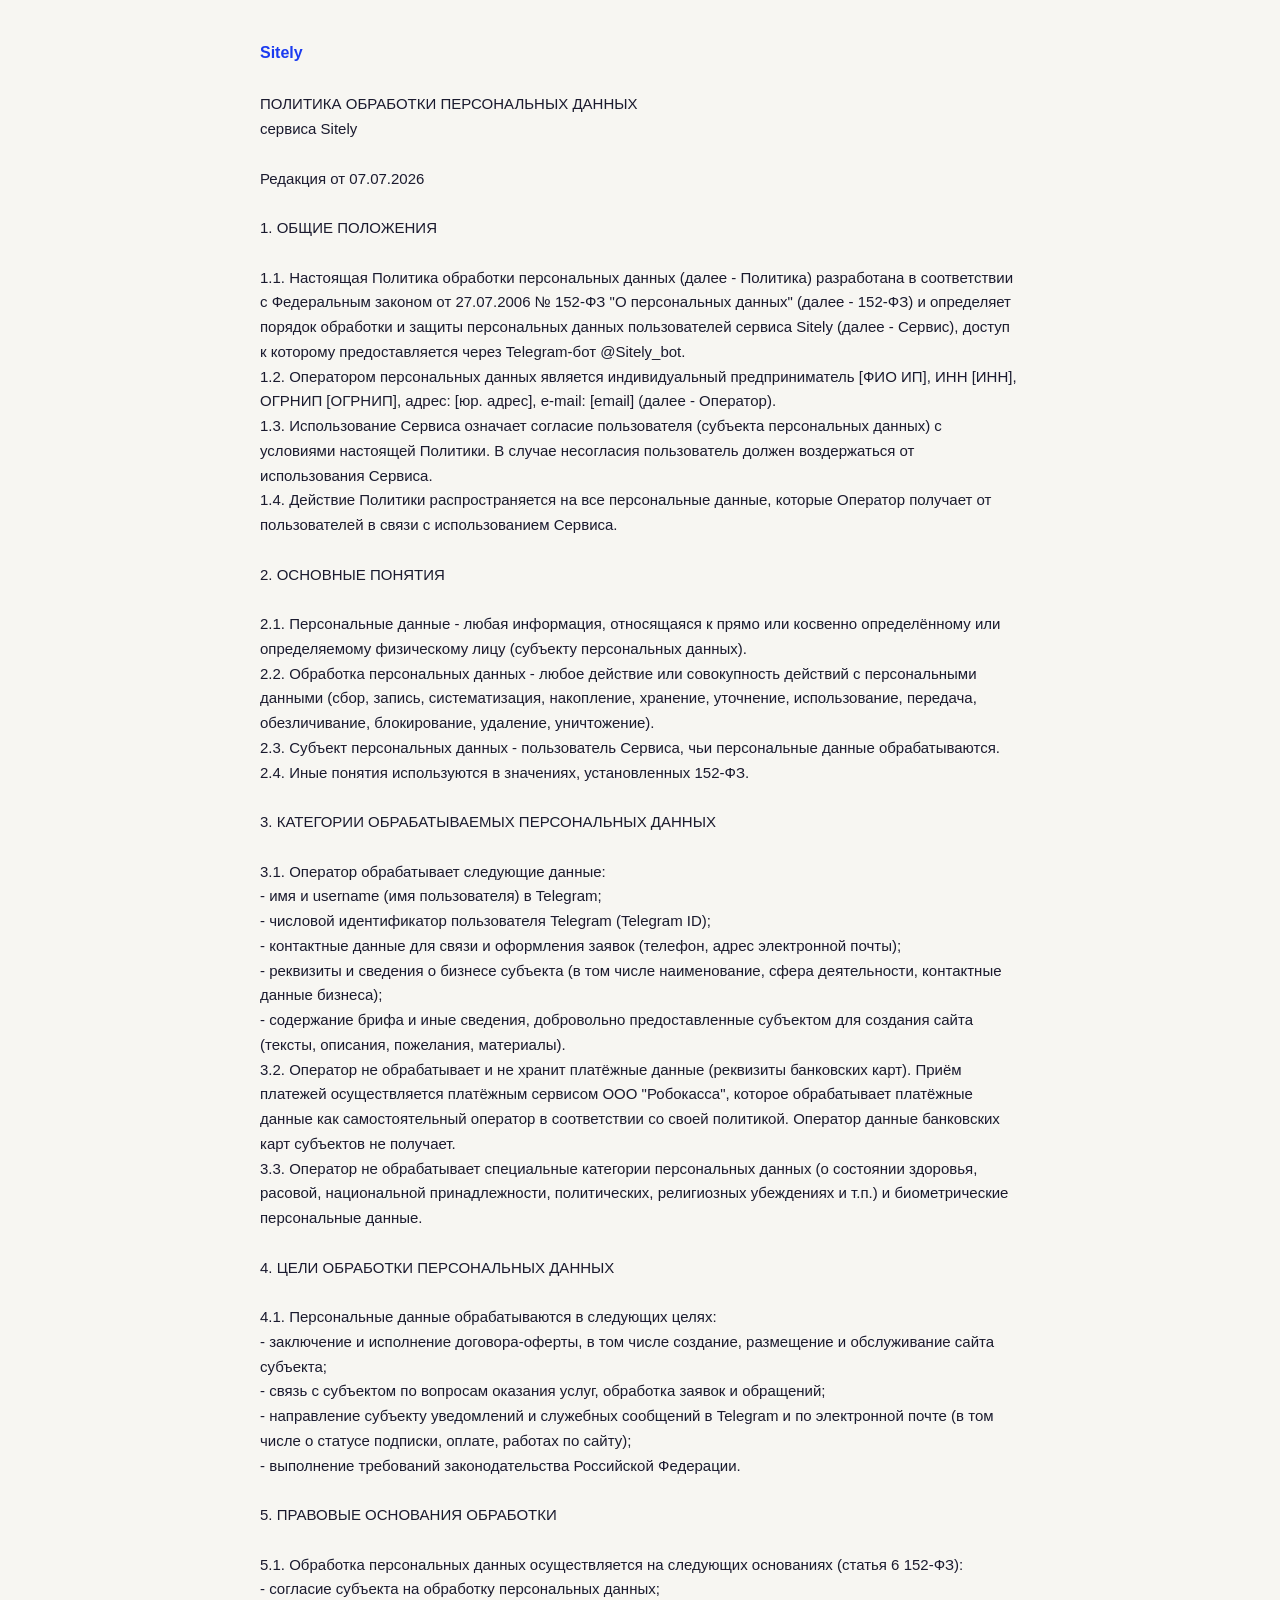
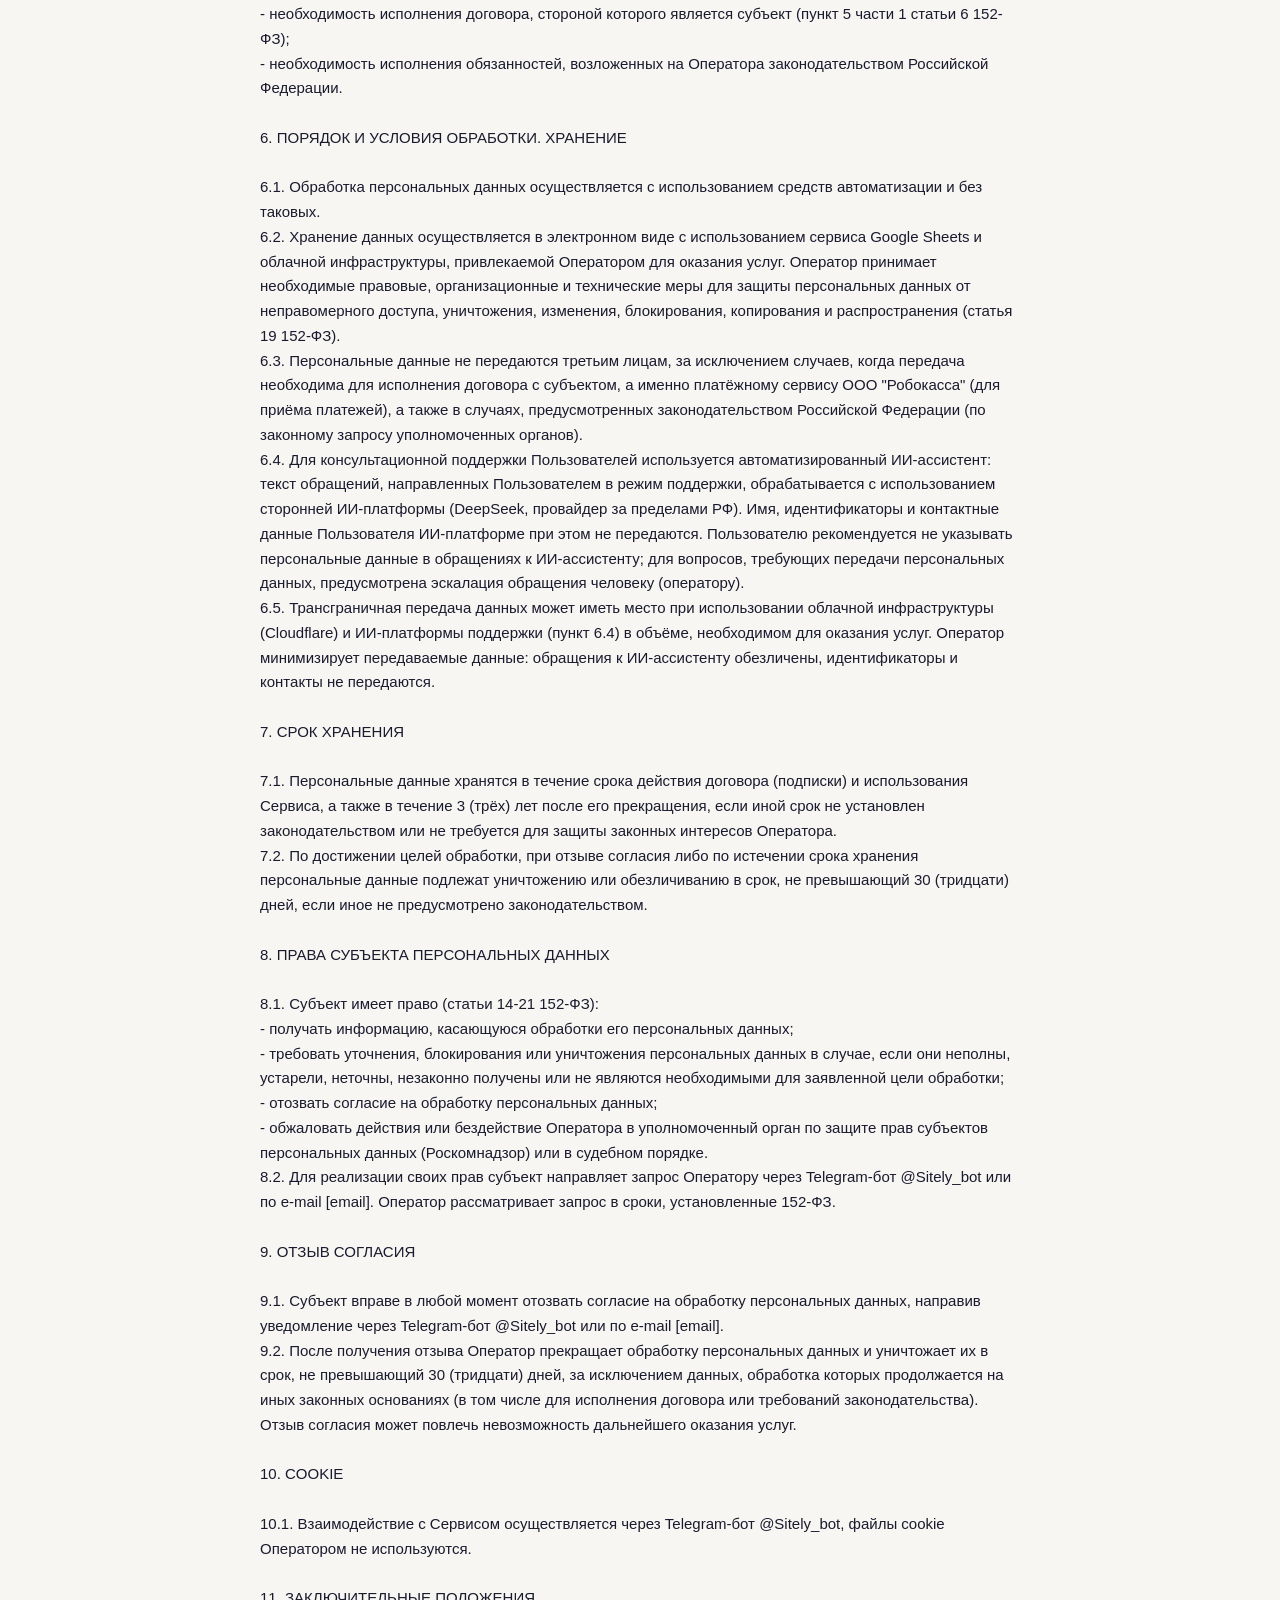
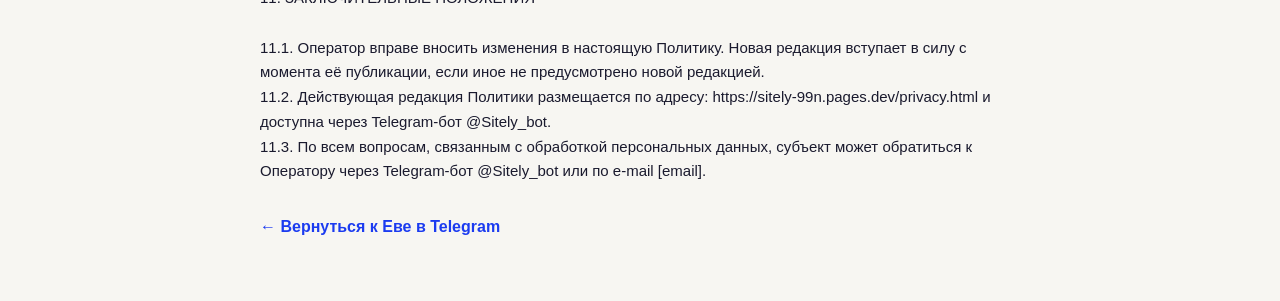
==== privacy.html @ c19302d5 "Оферта и политика на РФ-адресе (для ссылок из бота)" ====
<!doctype html>
<html lang="ru">
<head>
<meta charset="utf-8">
<meta name="viewport" content="width=device-width,initial-scale=1">
<title>Политика обработки персональных данных - Sitely</title>
<style>
body{margin:0;font-family:-apple-system,'Segoe UI',Roboto,sans-serif;background:#f7f6f2;color:#1a1a2e;line-height:1.65}
.wrap{max-width:760px;margin:0 auto;padding:40px 20px 60px}
.brand{color:#1b3bf0;font-weight:800;font-size:16px;margin-bottom:26px}
pre{white-space:pre-wrap;font-family:inherit;font-size:15px;margin:0;word-wrap:break-word}
.back{display:inline-block;margin-top:30px;color:#1b3bf0;text-decoration:none;font-weight:600}
</style>
</head>
<body><div class="wrap">
<div class="brand">Sitely</div>
<pre>ПОЛИТИКА ОБРАБОТКИ ПЕРСОНАЛЬНЫХ ДАННЫХ
сервиса Sitely

Редакция от 07.07.2026

1. ОБЩИЕ ПОЛОЖЕНИЯ

1.1. Настоящая Политика обработки персональных данных (далее - Политика) разработана в соответствии с Федеральным законом от 27.07.2006 № 152-ФЗ "О персональных данных" (далее - 152-ФЗ) и определяет порядок обработки и защиты персональных данных пользователей сервиса Sitely (далее - Сервис), доступ к которому предоставляется через Telegram-бот @Sitely_bot.
1.2. Оператором персональных данных является индивидуальный предприниматель [ФИО ИП], ИНН [ИНН], ОГРНИП [ОГРНИП], адрес: [юр. адрес], e-mail: [email] (далее - Оператор).
1.3. Использование Сервиса означает согласие пользователя (субъекта персональных данных) с условиями настоящей Политики. В случае несогласия пользователь должен воздержаться от использования Сервиса.
1.4. Действие Политики распространяется на все персональные данные, которые Оператор получает от пользователей в связи с использованием Сервиса.

2. ОСНОВНЫЕ ПОНЯТИЯ

2.1. Персональные данные - любая информация, относящаяся к прямо или косвенно определённому или определяемому физическому лицу (субъекту персональных данных).
2.2. Обработка персональных данных - любое действие или совокупность действий с персональными данными (сбор, запись, систематизация, накопление, хранение, уточнение, использование, передача, обезличивание, блокирование, удаление, уничтожение).
2.3. Субъект персональных данных - пользователь Сервиса, чьи персональные данные обрабатываются.
2.4. Иные понятия используются в значениях, установленных 152-ФЗ.

3. КАТЕГОРИИ ОБРАБАТЫВАЕМЫХ ПЕРСОНАЛЬНЫХ ДАННЫХ

3.1. Оператор обрабатывает следующие данные:
- имя и username (имя пользователя) в Telegram;
- числовой идентификатор пользователя Telegram (Telegram ID);
- контактные данные для связи и оформления заявок (телефон, адрес электронной почты);
- реквизиты и сведения о бизнесе субъекта (в том числе наименование, сфера деятельности, контактные данные бизнеса);
- содержание брифа и иные сведения, добровольно предоставленные субъектом для создания сайта (тексты, описания, пожелания, материалы).
3.2. Оператор не обрабатывает и не хранит платёжные данные (реквизиты банковских карт). Приём платежей осуществляется платёжным сервисом ООО "Робокасса", которое обрабатывает платёжные данные как самостоятельный оператор в соответствии со своей политикой. Оператор данные банковских карт субъектов не получает.
3.3. Оператор не обрабатывает специальные категории персональных данных (о состоянии здоровья, расовой, национальной принадлежности, политических, религиозных убеждениях и т.п.) и биометрические персональные данные.

4. ЦЕЛИ ОБРАБОТКИ ПЕРСОНАЛЬНЫХ ДАННЫХ

4.1. Персональные данные обрабатываются в следующих целях:
- заключение и исполнение договора-оферты, в том числе создание, размещение и обслуживание сайта субъекта;
- связь с субъектом по вопросам оказания услуг, обработка заявок и обращений;
- направление субъекту уведомлений и служебных сообщений в Telegram и по электронной почте (в том числе о статусе подписки, оплате, работах по сайту);
- выполнение требований законодательства Российской Федерации.

5. ПРАВОВЫЕ ОСНОВАНИЯ ОБРАБОТКИ

5.1. Обработка персональных данных осуществляется на следующих основаниях (статья 6 152-ФЗ):
- согласие субъекта на обработку персональных данных;
- необходимость исполнения договора, стороной которого является субъект (пункт 5 части 1 статьи 6 152-ФЗ);
- необходимость исполнения обязанностей, возложенных на Оператора законодательством Российской Федерации.

6. ПОРЯДОК И УСЛОВИЯ ОБРАБОТКИ. ХРАНЕНИЕ

6.1. Обработка персональных данных осуществляется с использованием средств автоматизации и без таковых.
6.2. Хранение данных осуществляется в электронном виде с использованием сервиса Google Sheets и облачной инфраструктуры, привлекаемой Оператором для оказания услуг. Оператор принимает необходимые правовые, организационные и технические меры для защиты персональных данных от неправомерного доступа, уничтожения, изменения, блокирования, копирования и распространения (статья 19 152-ФЗ).
6.3. Персональные данные не передаются третьим лицам, за исключением случаев, когда передача необходима для исполнения договора с субъектом, а именно платёжному сервису ООО "Робокасса" (для приёма платежей), а также в случаях, предусмотренных законодательством Российской Федерации (по законному запросу уполномоченных органов).
6.4. Для консультационной поддержки Пользователей используется автоматизированный ИИ-ассистент: текст обращений, направленных Пользователем в режим поддержки, обрабатывается с использованием сторонней ИИ-платформы (DeepSeek, провайдер за пределами РФ). Имя, идентификаторы и контактные данные Пользователя ИИ-платформе при этом не передаются. Пользователю рекомендуется не указывать персональные данные в обращениях к ИИ-ассистенту; для вопросов, требующих передачи персональных данных, предусмотрена эскалация обращения человеку (оператору).
6.5. Трансграничная передача данных может иметь место при использовании облачной инфраструктуры (Cloudflare) и ИИ-платформы поддержки (пункт 6.4) в объёме, необходимом для оказания услуг. Оператор минимизирует передаваемые данные: обращения к ИИ-ассистенту обезличены, идентификаторы и контакты не передаются.

7. СРОК ХРАНЕНИЯ

7.1. Персональные данные хранятся в течение срока действия договора (подписки) и использования Сервиса, а также в течение 3 (трёх) лет после его прекращения, если иной срок не установлен законодательством или не требуется для защиты законных интересов Оператора.
7.2. По достижении целей обработки, при отзыве согласия либо по истечении срока хранения персональные данные подлежат уничтожению или обезличиванию в срок, не превышающий 30 (тридцати) дней, если иное не предусмотрено законодательством.

8. ПРАВА СУБЪЕКТА ПЕРСОНАЛЬНЫХ ДАННЫХ

8.1. Субъект имеет право (статьи 14-21 152-ФЗ):
- получать информацию, касающуюся обработки его персональных данных;
- требовать уточнения, блокирования или уничтожения персональных данных в случае, если они неполны, устарели, неточны, незаконно получены или не являются необходимыми для заявленной цели обработки;
- отозвать согласие на обработку персональных данных;
- обжаловать действия или бездействие Оператора в уполномоченный орган по защите прав субъектов персональных данных (Роскомнадзор) или в судебном порядке.
8.2. Для реализации своих прав субъект направляет запрос Оператору через Telegram-бот @Sitely_bot или по e-mail [email]. Оператор рассматривает запрос в сроки, установленные 152-ФЗ.

9. ОТЗЫВ СОГЛАСИЯ

9.1. Субъект вправе в любой момент отозвать согласие на обработку персональных данных, направив уведомление через Telegram-бот @Sitely_bot или по e-mail [email].
9.2. После получения отзыва Оператор прекращает обработку персональных данных и уничтожает их в срок, не превышающий 30 (тридцати) дней, за исключением данных, обработка которых продолжается на иных законных основаниях (в том числе для исполнения договора или требований законодательства). Отзыв согласия может повлечь невозможность дальнейшего оказания услуг.

10. COOKIE

10.1. Взаимодействие с Сервисом осуществляется через Telegram-бот @Sitely_bot, файлы cookie Оператором не используются.

11. ЗАКЛЮЧИТЕЛЬНЫЕ ПОЛОЖЕНИЯ

11.1. Оператор вправе вносить изменения в настоящую Политику. Новая редакция вступает в силу с момента её публикации, если иное не предусмотрено новой редакцией.
11.2. Действующая редакция Политики размещается по адресу: https://sitely-99n.pages.dev/privacy.html и доступна через Telegram-бот @Sitely_bot.
11.3. По всем вопросам, связанным с обработкой персональных данных, субъект может обратиться к Оператору через Telegram-бот @Sitely_bot или по e-mail [email].</pre>
<a class="back" href="https://t.me/Sitely_bot">&larr; Вернуться к Еве в Telegram</a>
</div></body></html>
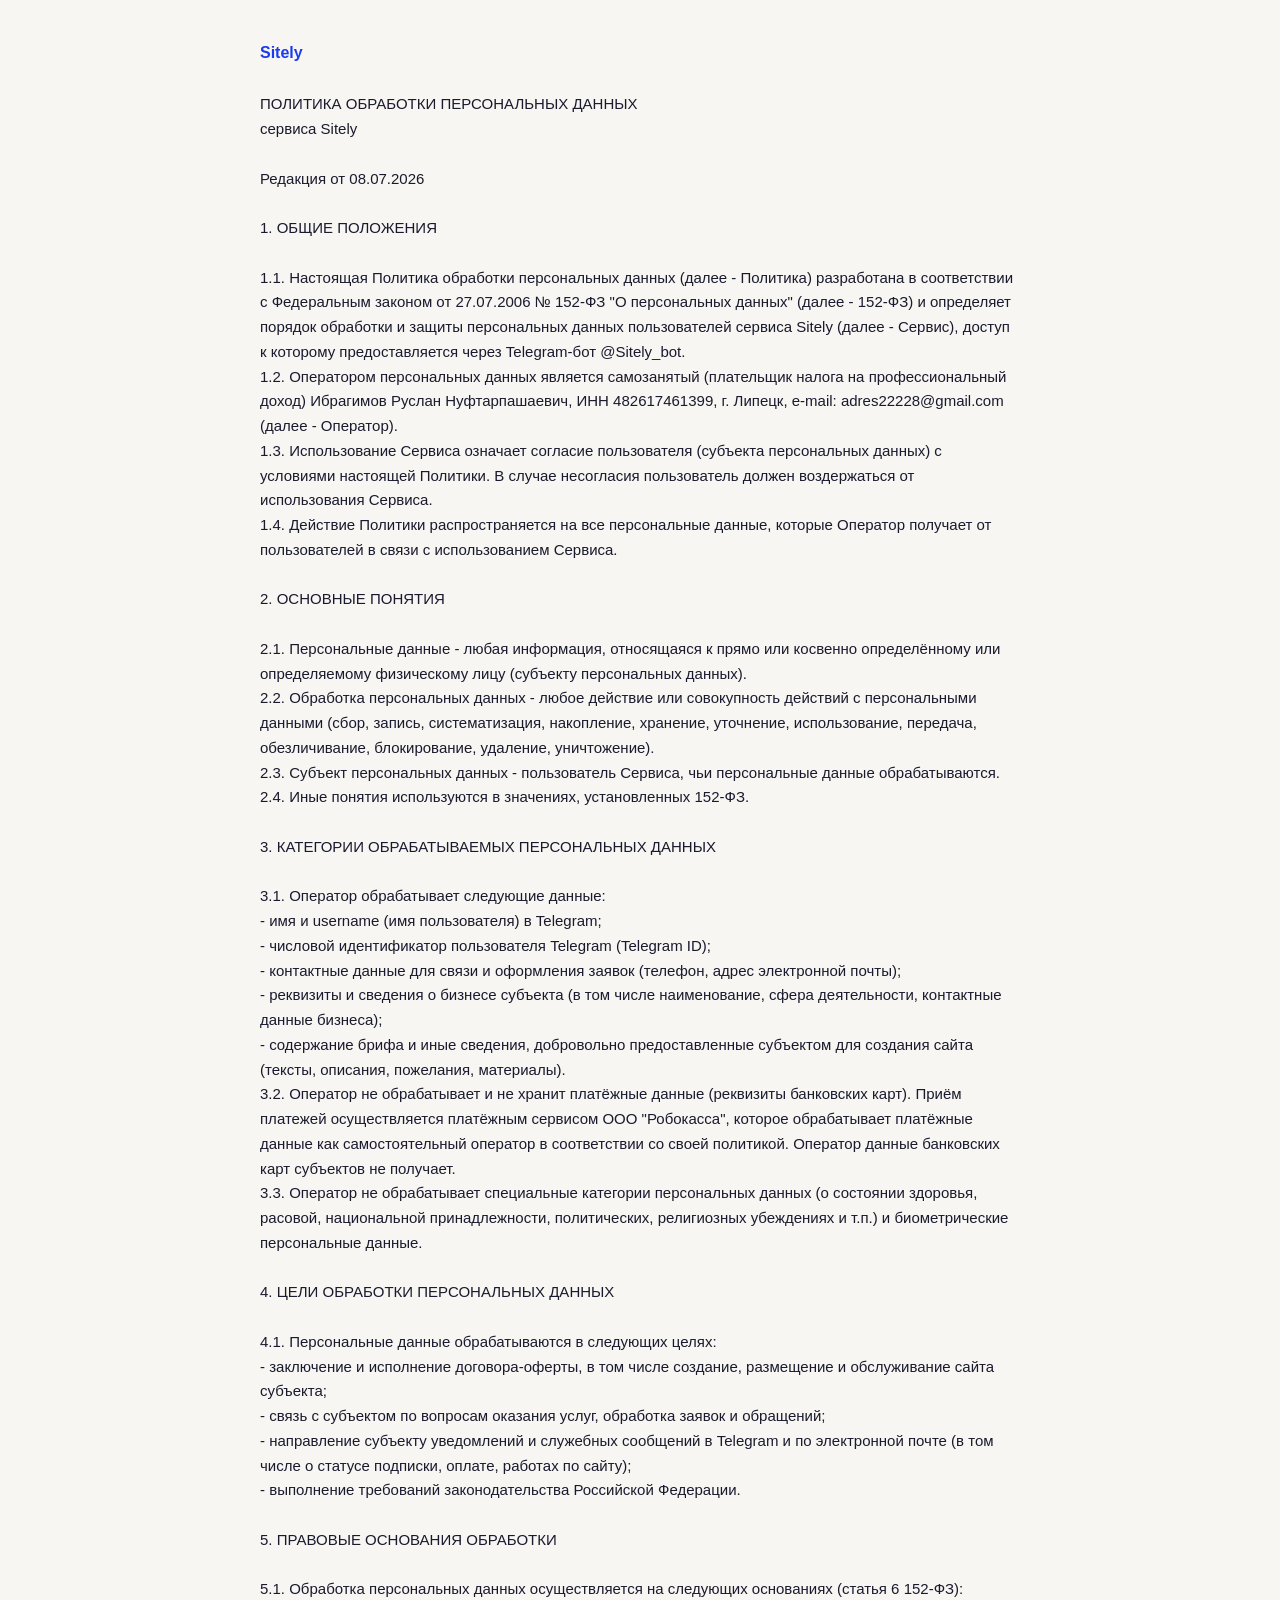
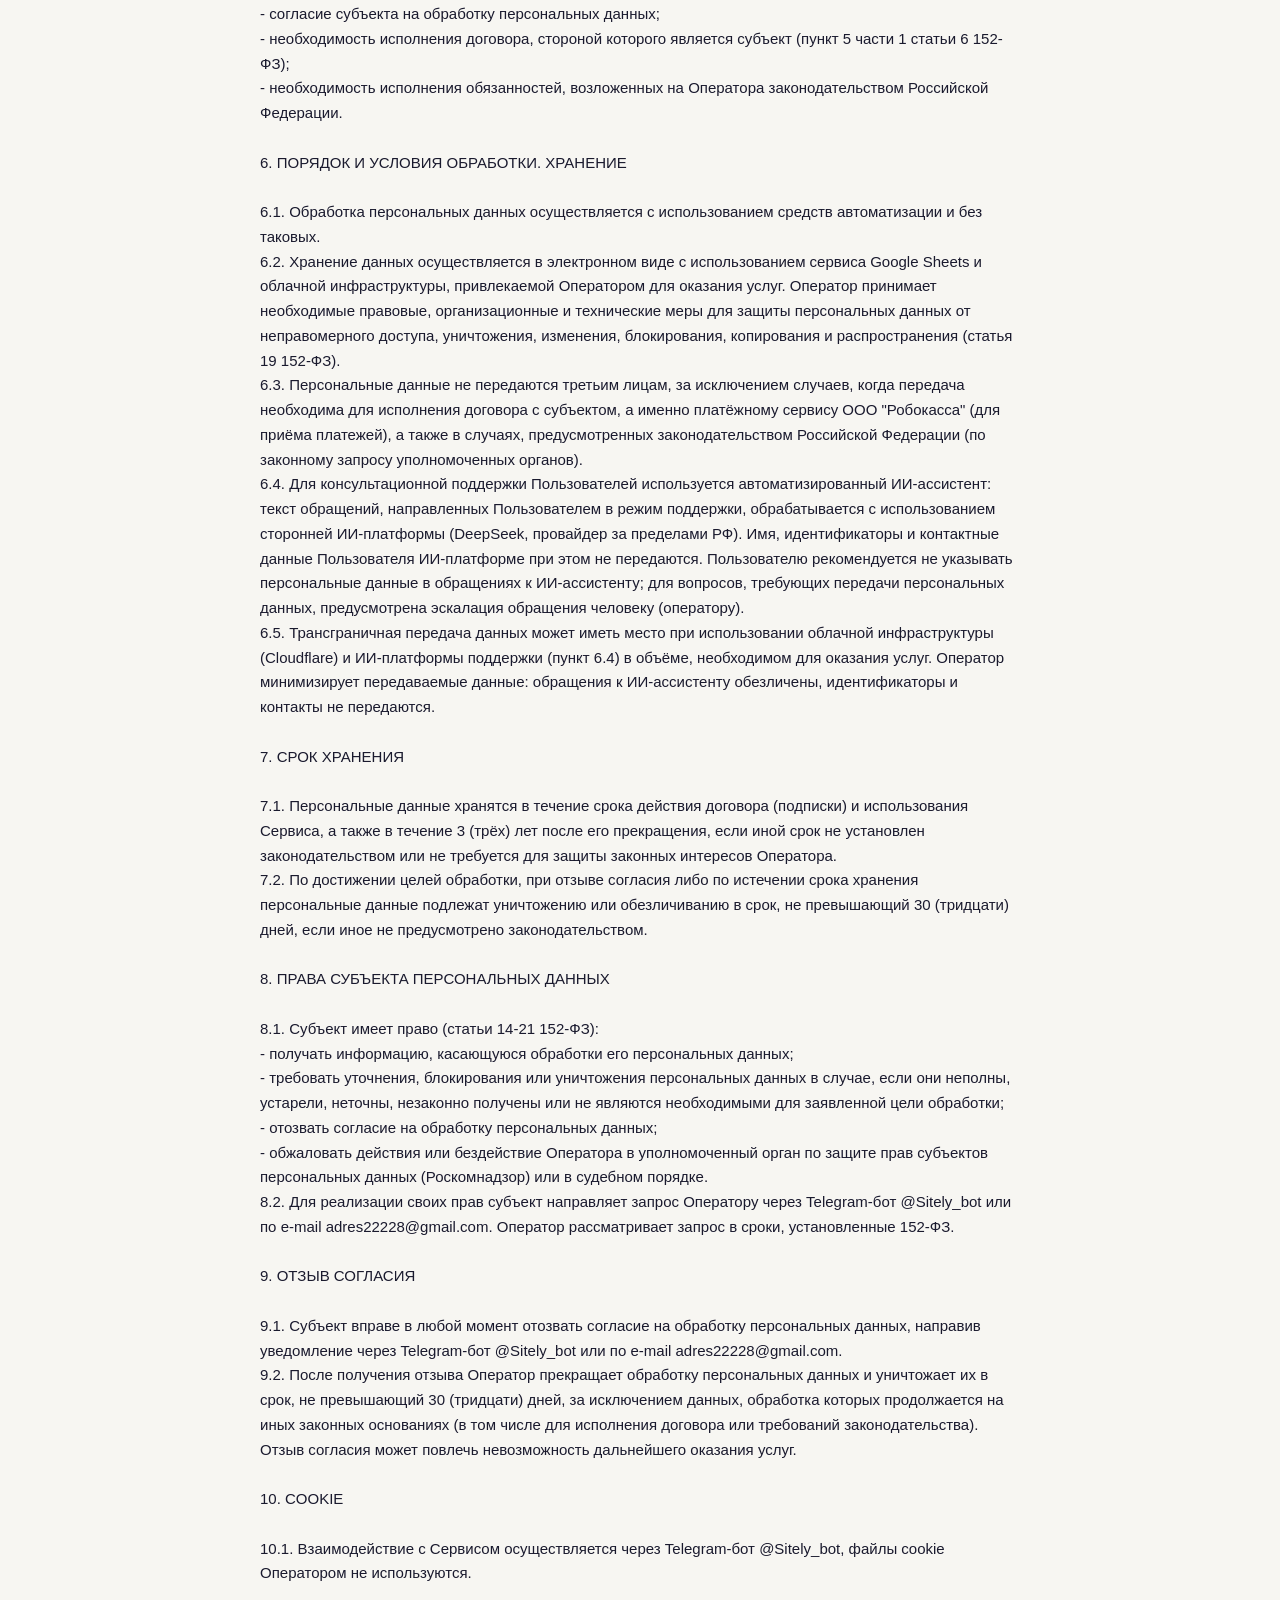
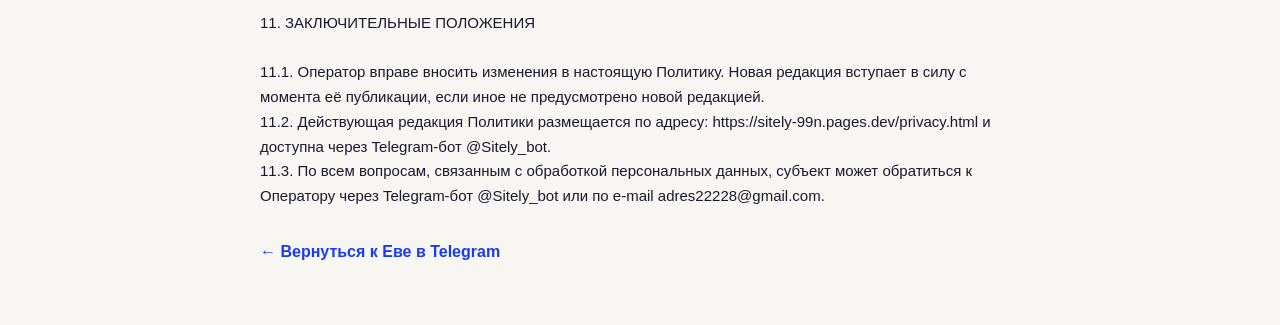
==== commit 829807b8: "Оферта/политика под самозанятого (НПД) Co-Authored-By: Claude Fable 5 <noreply@anthropic.com>" ====
--- a/privacy.html
+++ b/privacy.html
@@ -17,12 +17,12 @@
 <pre>ПОЛИТИКА ОБРАБОТКИ ПЕРСОНАЛЬНЫХ ДАННЫХ
 сервиса Sitely
 
-Редакция от 07.07.2026
+Редакция от 08.07.2026
 
 1. ОБЩИЕ ПОЛОЖЕНИЯ
 
 1.1. Настоящая Политика обработки персональных данных (далее - Политика) разработана в соответствии с Федеральным законом от 27.07.2006 № 152-ФЗ "О персональных данных" (далее - 152-ФЗ) и определяет порядок обработки и защиты персональных данных пользователей сервиса Sitely (далее - Сервис), доступ к которому предоставляется через Telegram-бот @Sitely_bot.
-1.2. Оператором персональных данных является индивидуальный предприниматель [ФИО ИП], ИНН [ИНН], ОГРНИП [ОГРНИП], адрес: [юр. адрес], e-mail: [email] (далее - Оператор).
+1.2. Оператором персональных данных является самозанятый (плательщик налога на профессиональный доход) Ибрагимов Руслан Нуфтарпашаевич, ИНН 482617461399, г. Липецк, e-mail: adres22228@gmail.com (далее - Оператор).
 1.3. Использование Сервиса означает согласие пользователя (субъекта персональных данных) с условиями настоящей Политики. В случае несогласия пользователь должен воздержаться от использования Сервиса.
 1.4. Действие Политики распространяется на все персональные данные, которые Оператор получает от пользователей в связи с использованием Сервиса.
 
@@ -79,11 +79,11 @@
 - требовать уточнения, блокирования или уничтожения персональных данных в случае, если они неполны, устарели, неточны, незаконно получены или не являются необходимыми для заявленной цели обработки;
 - отозвать согласие на обработку персональных данных;
 - обжаловать действия или бездействие Оператора в уполномоченный орган по защите прав субъектов персональных данных (Роскомнадзор) или в судебном порядке.
-8.2. Для реализации своих прав субъект направляет запрос Оператору через Telegram-бот @Sitely_bot или по e-mail [email]. Оператор рассматривает запрос в сроки, установленные 152-ФЗ.
+8.2. Для реализации своих прав субъект направляет запрос Оператору через Telegram-бот @Sitely_bot или по e-mail adres22228@gmail.com. Оператор рассматривает запрос в сроки, установленные 152-ФЗ.
 
 9. ОТЗЫВ СОГЛАСИЯ
 
-9.1. Субъект вправе в любой момент отозвать согласие на обработку персональных данных, направив уведомление через Telegram-бот @Sitely_bot или по e-mail [email].
+9.1. Субъект вправе в любой момент отозвать согласие на обработку персональных данных, направив уведомление через Telegram-бот @Sitely_bot или по e-mail adres22228@gmail.com.
 9.2. После получения отзыва Оператор прекращает обработку персональных данных и уничтожает их в срок, не превышающий 30 (тридцати) дней, за исключением данных, обработка которых продолжается на иных законных основаниях (в том числе для исполнения договора или требований законодательства). Отзыв согласия может повлечь невозможность дальнейшего оказания услуг.
 
 10. COOKIE
@@ -94,6 +94,6 @@
 
 11.1. Оператор вправе вносить изменения в настоящую Политику. Новая редакция вступает в силу с момента её публикации, если иное не предусмотрено новой редакцией.
 11.2. Действующая редакция Политики размещается по адресу: https://sitely-99n.pages.dev/privacy.html и доступна через Telegram-бот @Sitely_bot.
-11.3. По всем вопросам, связанным с обработкой персональных данных, субъект может обратиться к Оператору через Telegram-бот @Sitely_bot или по e-mail [email].</pre>
+11.3. По всем вопросам, связанным с обработкой персональных данных, субъект может обратиться к Оператору через Telegram-бот @Sitely_bot или по e-mail adres22228@gmail.com.</pre>
 <a class="back" href="https://t.me/Sitely_bot">&larr; Вернуться к Еве в Telegram</a>
 </div></body></html>
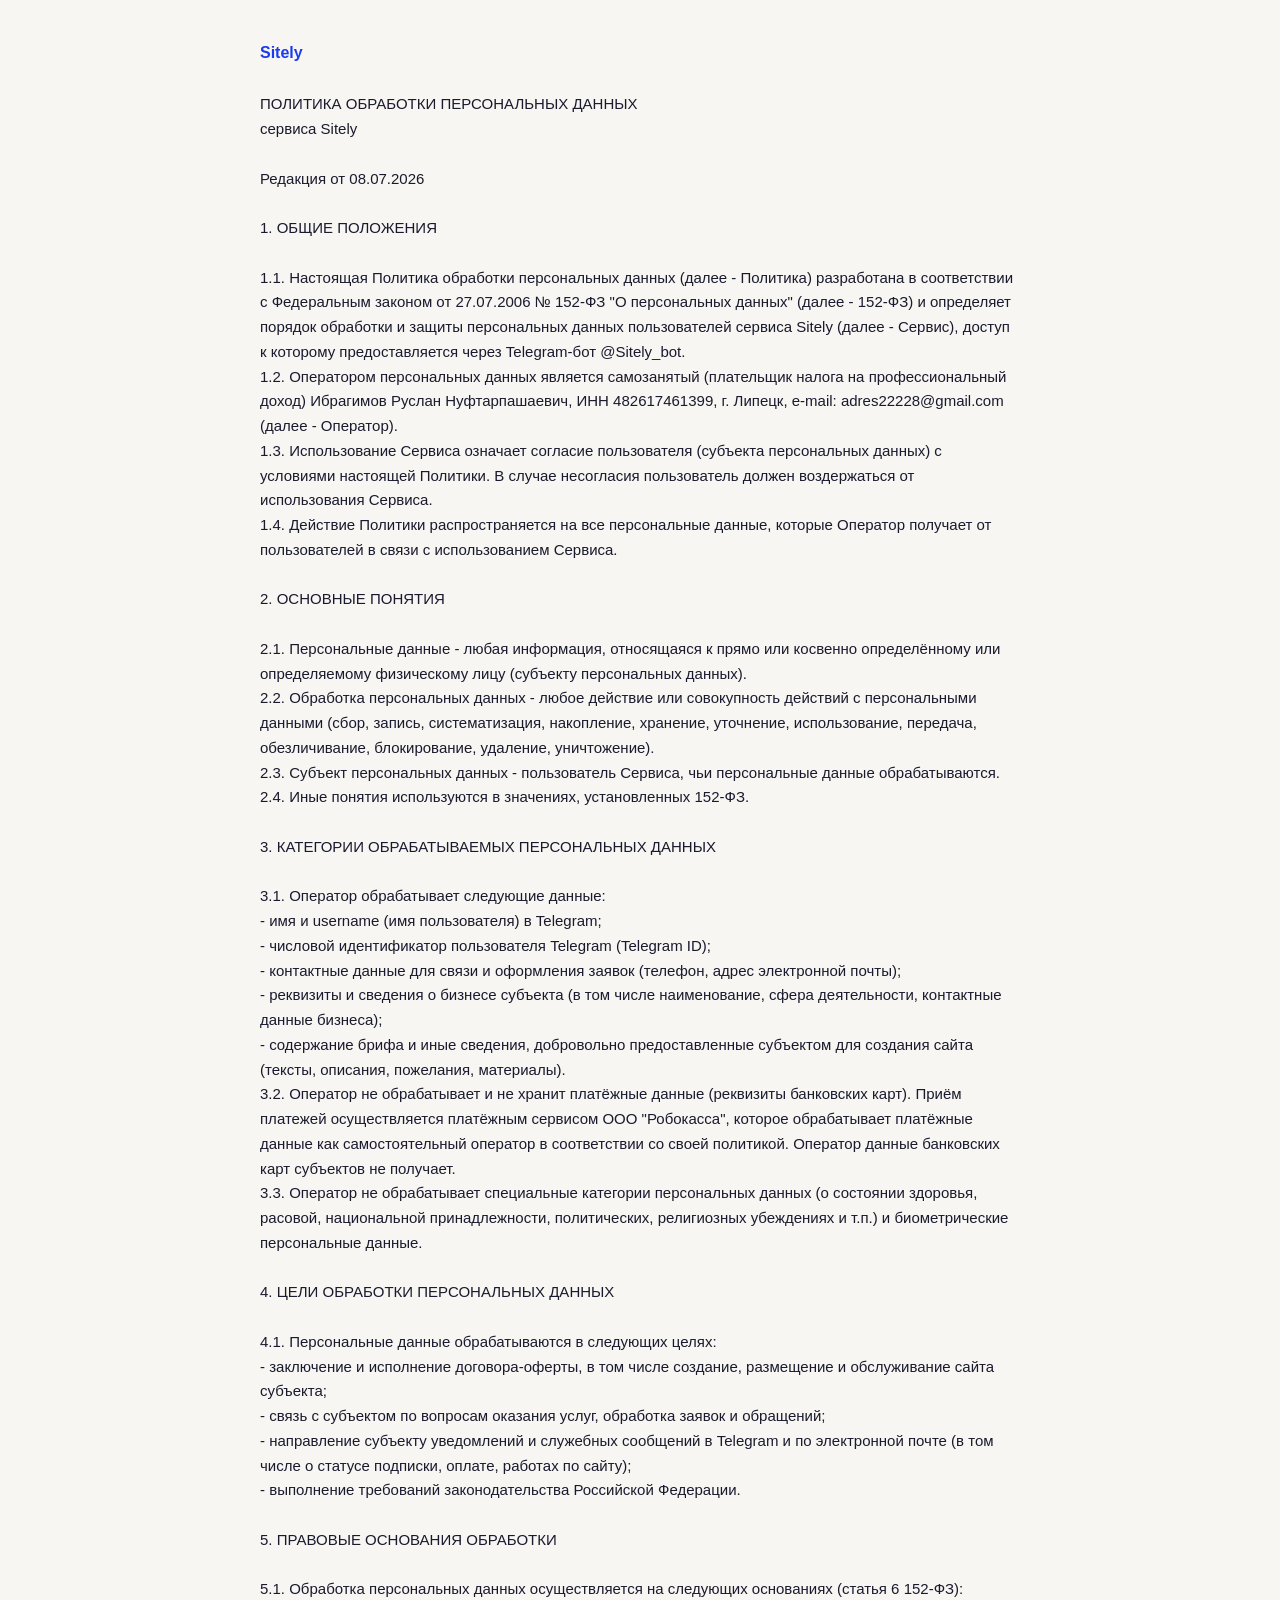
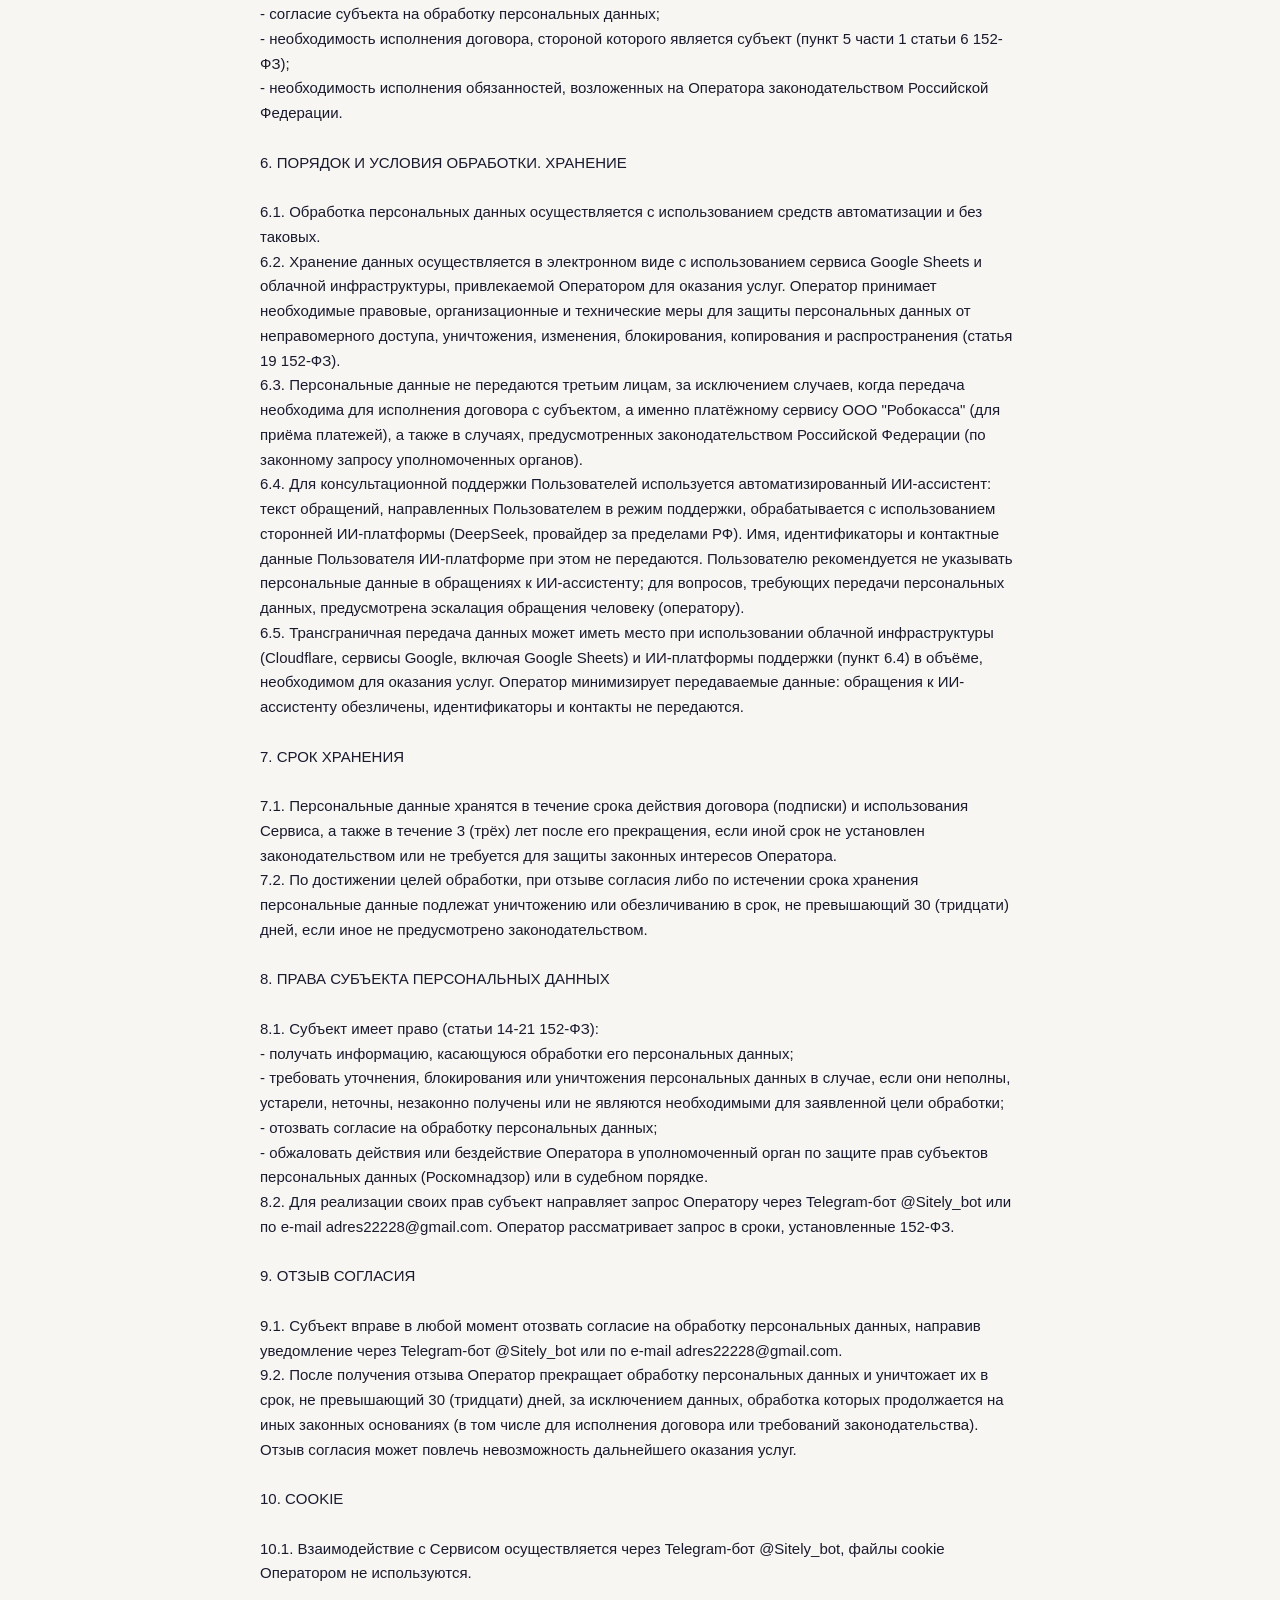
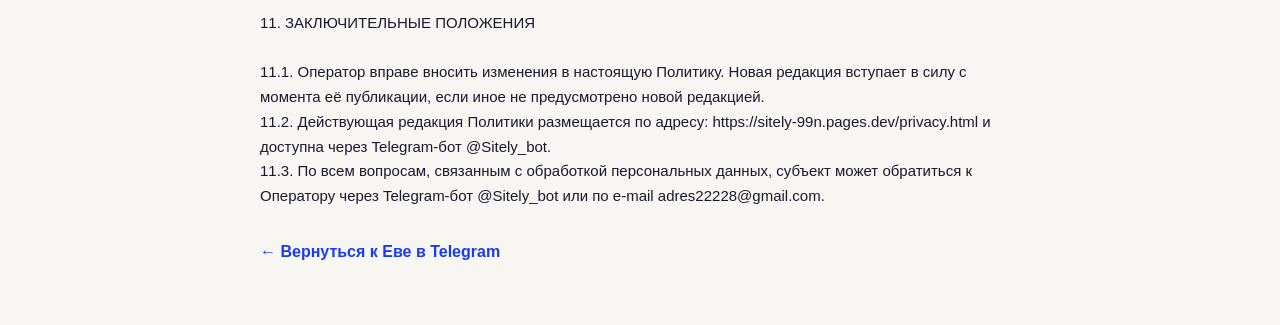
==== commit e4604bce: "Оферта 9.5 (стоимость создания = первый период) и privacy 6.5 (+Google) - синхрон с sitely-bot Co-Au" ====
--- a/privacy.html
+++ b/privacy.html
@@ -65,7 +65,7 @@
 6.2. Хранение данных осуществляется в электронном виде с использованием сервиса Google Sheets и облачной инфраструктуры, привлекаемой Оператором для оказания услуг. Оператор принимает необходимые правовые, организационные и технические меры для защиты персональных данных от неправомерного доступа, уничтожения, изменения, блокирования, копирования и распространения (статья 19 152-ФЗ).
 6.3. Персональные данные не передаются третьим лицам, за исключением случаев, когда передача необходима для исполнения договора с субъектом, а именно платёжному сервису ООО "Робокасса" (для приёма платежей), а также в случаях, предусмотренных законодательством Российской Федерации (по законному запросу уполномоченных органов).
 6.4. Для консультационной поддержки Пользователей используется автоматизированный ИИ-ассистент: текст обращений, направленных Пользователем в режим поддержки, обрабатывается с использованием сторонней ИИ-платформы (DeepSeek, провайдер за пределами РФ). Имя, идентификаторы и контактные данные Пользователя ИИ-платформе при этом не передаются. Пользователю рекомендуется не указывать персональные данные в обращениях к ИИ-ассистенту; для вопросов, требующих передачи персональных данных, предусмотрена эскалация обращения человеку (оператору).
-6.5. Трансграничная передача данных может иметь место при использовании облачной инфраструктуры (Cloudflare) и ИИ-платформы поддержки (пункт 6.4) в объёме, необходимом для оказания услуг. Оператор минимизирует передаваемые данные: обращения к ИИ-ассистенту обезличены, идентификаторы и контакты не передаются.
+6.5. Трансграничная передача данных может иметь место при использовании облачной инфраструктуры (Cloudflare, сервисы Google, включая Google Sheets) и ИИ-платформы поддержки (пункт 6.4) в объёме, необходимом для оказания услуг. Оператор минимизирует передаваемые данные: обращения к ИИ-ассистенту обезличены, идентификаторы и контакты не передаются.
 
 7. СРОК ХРАНЕНИЯ
 
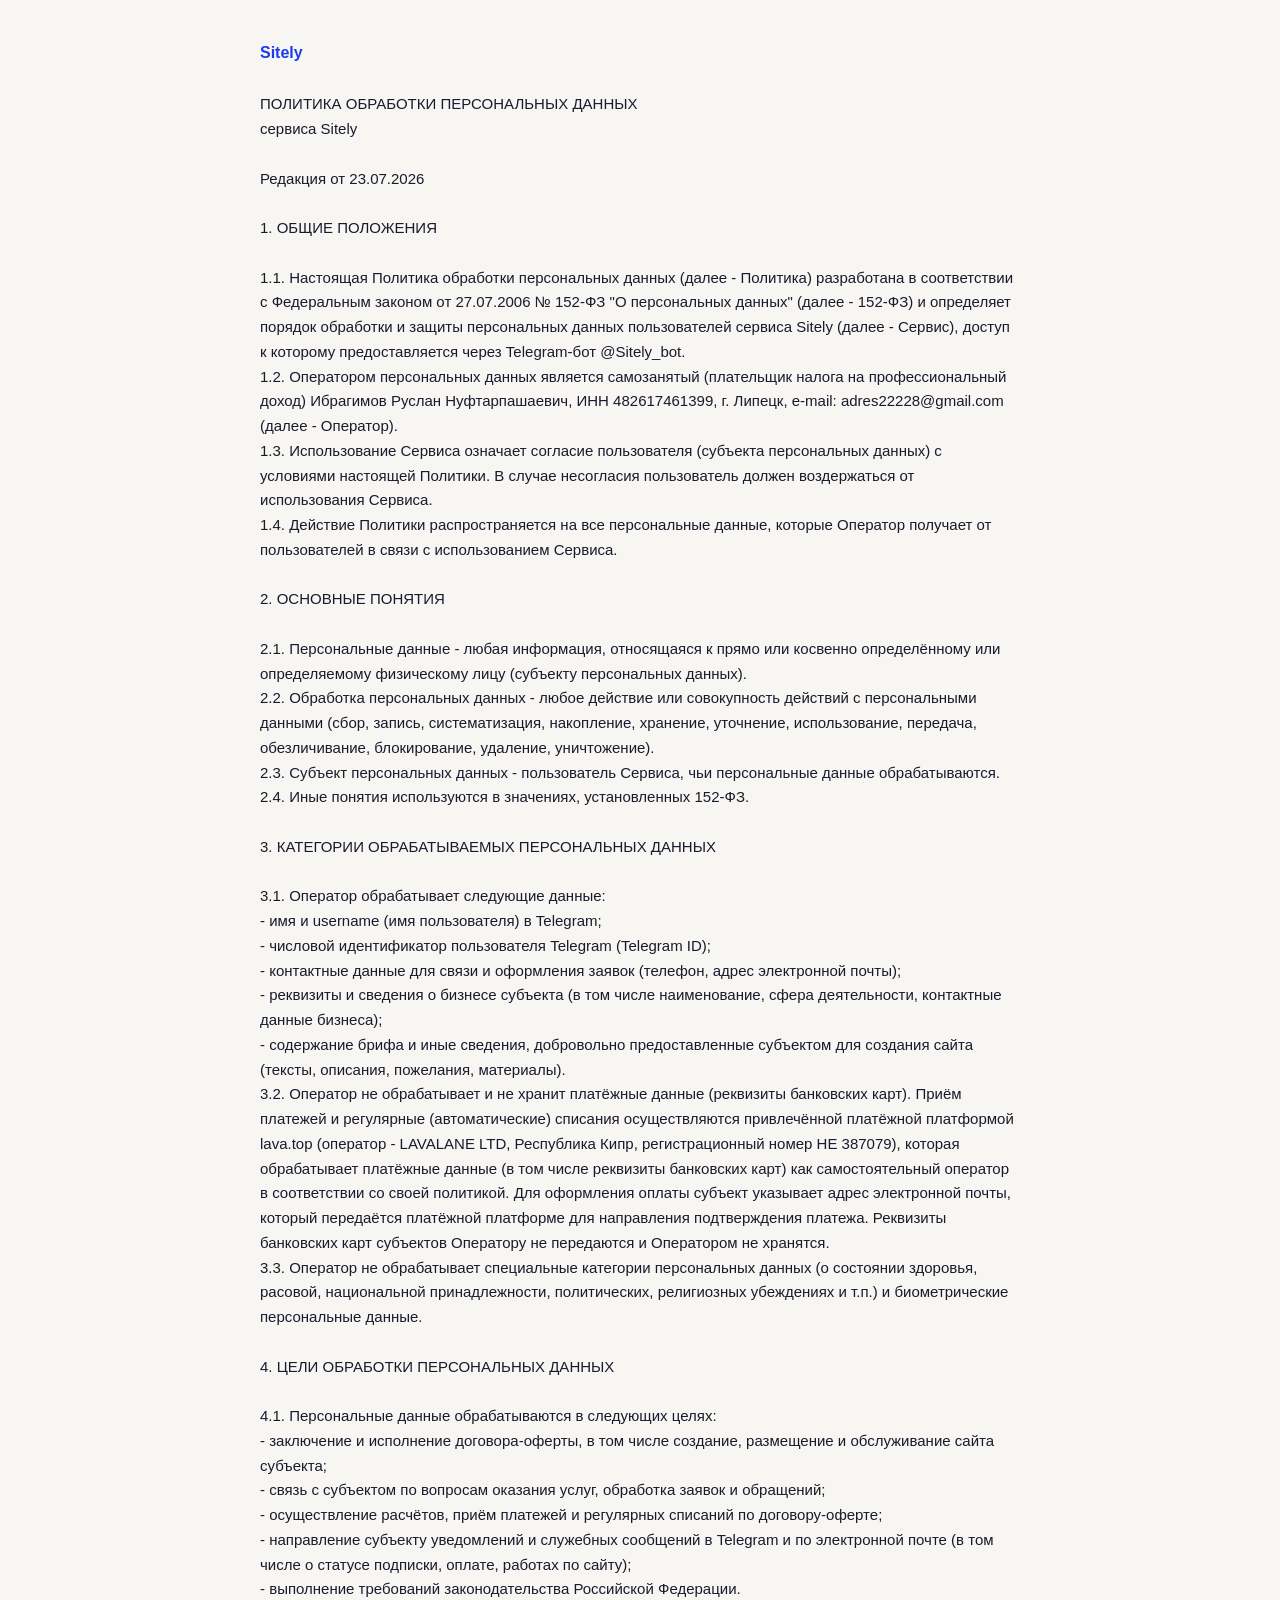
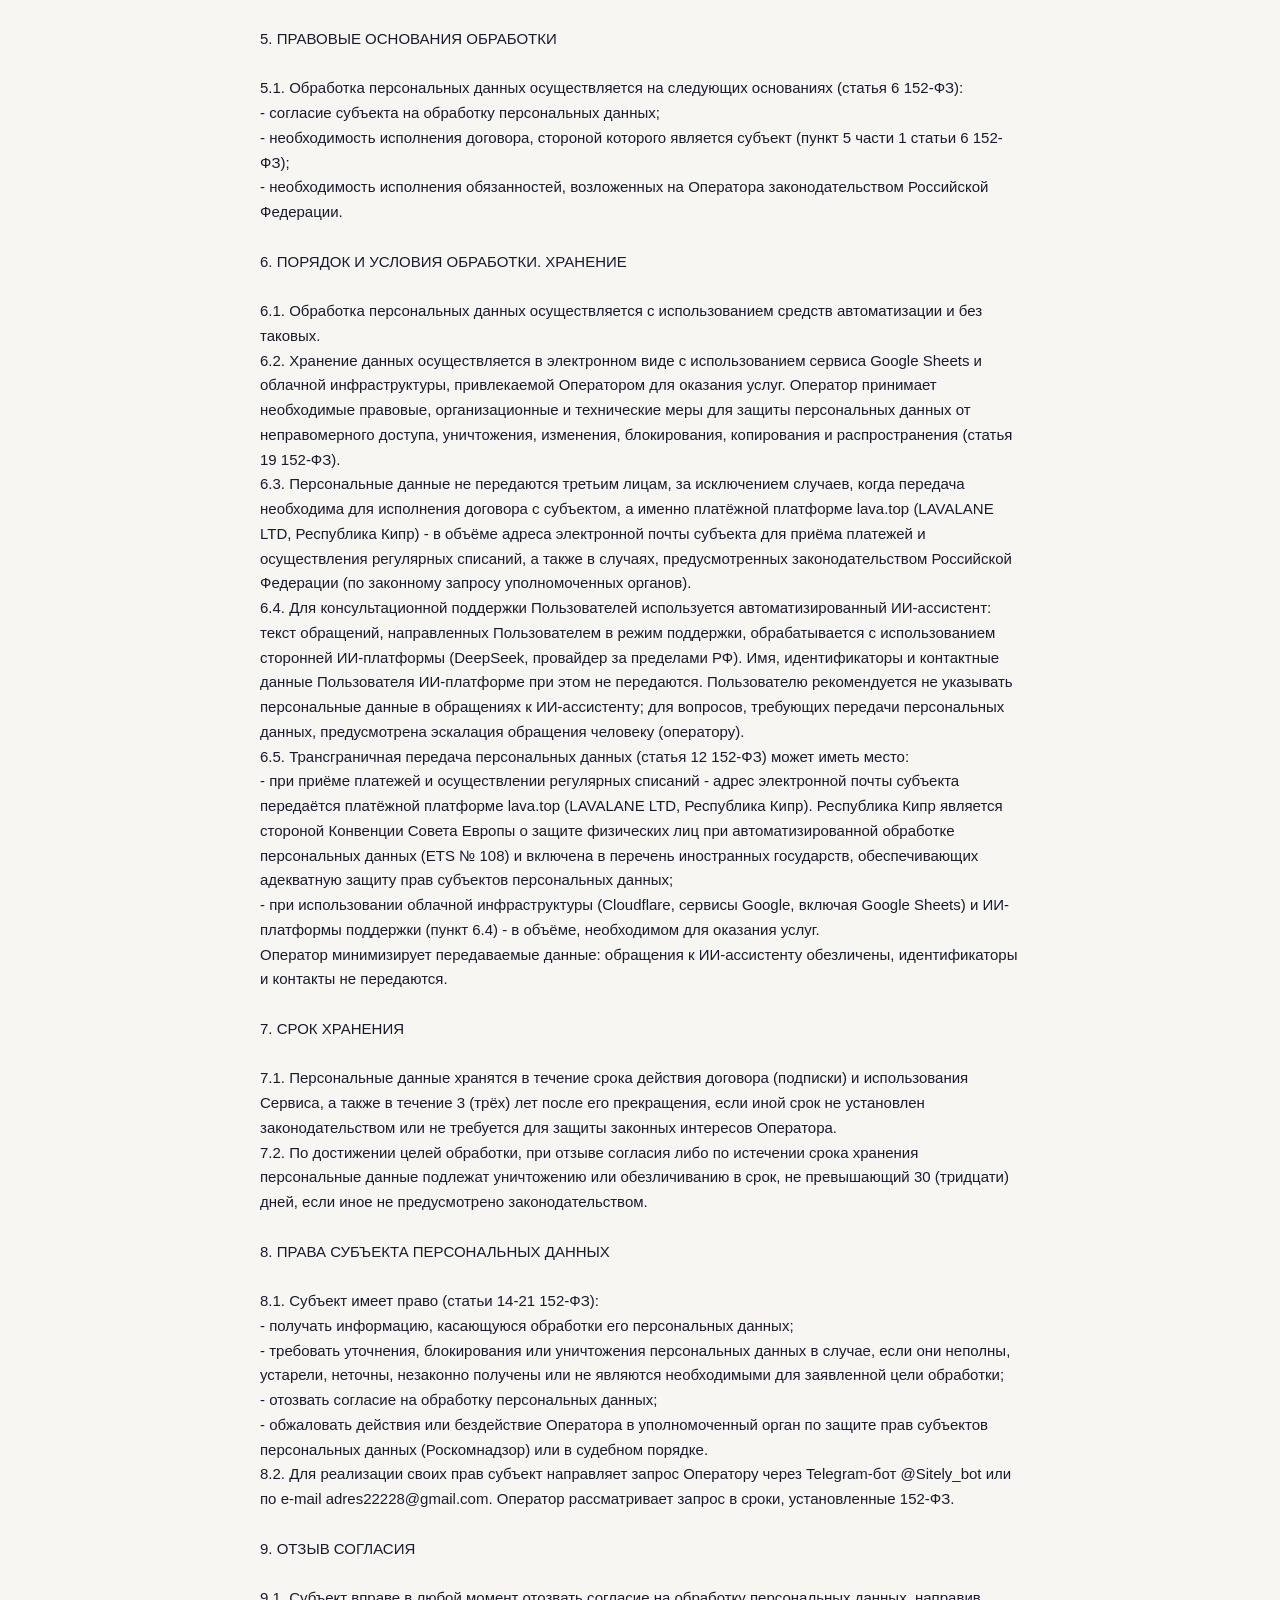
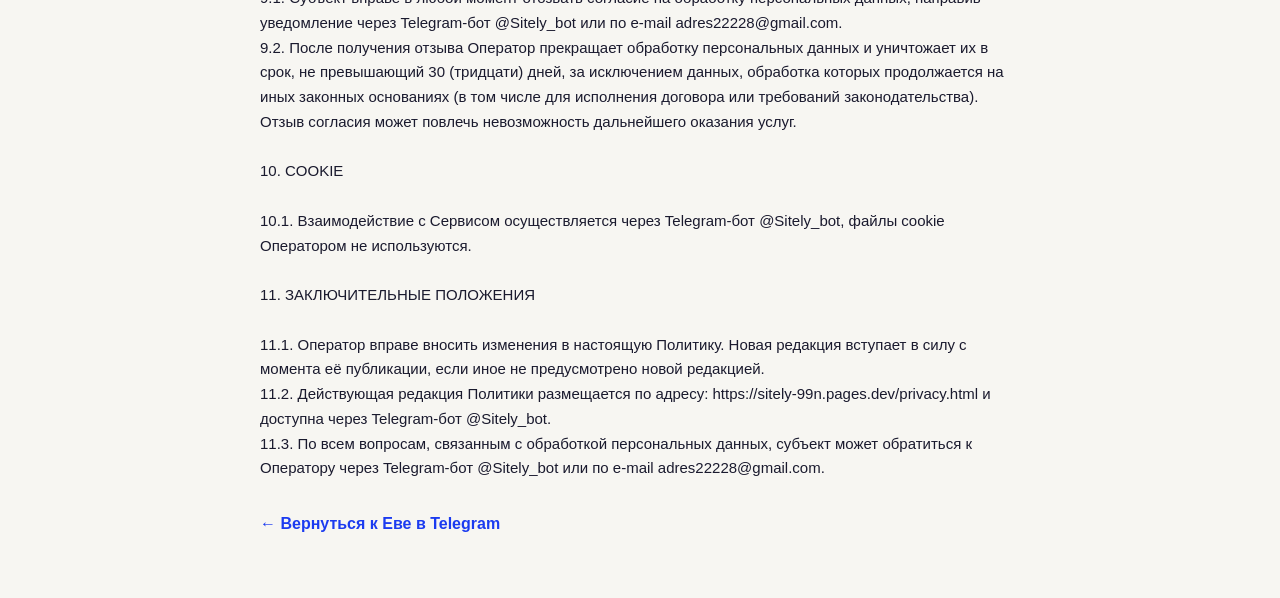
==== commit 1d1dbcc5: "Оплата: Lava вместо Робокассы - лендинг-зеркало и юр-доки (нейтральный платёжный сервис, автосписани" ====
--- a/privacy.html
+++ b/privacy.html
@@ -17,7 +17,7 @@
 <pre>ПОЛИТИКА ОБРАБОТКИ ПЕРСОНАЛЬНЫХ ДАННЫХ
 сервиса Sitely
 
-Редакция от 08.07.2026
+Редакция от 23.07.2026
 
 1. ОБЩИЕ ПОЛОЖЕНИЯ
 
@@ -41,7 +41,7 @@
 - контактные данные для связи и оформления заявок (телефон, адрес электронной почты);
 - реквизиты и сведения о бизнесе субъекта (в том числе наименование, сфера деятельности, контактные данные бизнеса);
 - содержание брифа и иные сведения, добровольно предоставленные субъектом для создания сайта (тексты, описания, пожелания, материалы).
-3.2. Оператор не обрабатывает и не хранит платёжные данные (реквизиты банковских карт). Приём платежей осуществляется платёжным сервисом ООО "Робокасса", которое обрабатывает платёжные данные как самостоятельный оператор в соответствии со своей политикой. Оператор данные банковских карт субъектов не получает.
+3.2. Оператор не обрабатывает и не хранит платёжные данные (реквизиты банковских карт). Приём платежей и регулярные (автоматические) списания осуществляются привлечённой платёжной платформой lava.top (оператор - LAVALANE LTD, Республика Кипр, регистрационный номер HE 387079), которая обрабатывает платёжные данные (в том числе реквизиты банковских карт) как самостоятельный оператор в соответствии со своей политикой. Для оформления оплаты субъект указывает адрес электронной почты, который передаётся платёжной платформе для направления подтверждения платежа. Реквизиты банковских карт субъектов Оператору не передаются и Оператором не хранятся.
 3.3. Оператор не обрабатывает специальные категории персональных данных (о состоянии здоровья, расовой, национальной принадлежности, политических, религиозных убеждениях и т.п.) и биометрические персональные данные.
 
 4. ЦЕЛИ ОБРАБОТКИ ПЕРСОНАЛЬНЫХ ДАННЫХ
@@ -49,6 +49,7 @@
 4.1. Персональные данные обрабатываются в следующих целях:
 - заключение и исполнение договора-оферты, в том числе создание, размещение и обслуживание сайта субъекта;
 - связь с субъектом по вопросам оказания услуг, обработка заявок и обращений;
+- осуществление расчётов, приём платежей и регулярных списаний по договору-оферте;
 - направление субъекту уведомлений и служебных сообщений в Telegram и по электронной почте (в том числе о статусе подписки, оплате, работах по сайту);
 - выполнение требований законодательства Российской Федерации.
 
@@ -63,9 +64,12 @@
 
 6.1. Обработка персональных данных осуществляется с использованием средств автоматизации и без таковых.
 6.2. Хранение данных осуществляется в электронном виде с использованием сервиса Google Sheets и облачной инфраструктуры, привлекаемой Оператором для оказания услуг. Оператор принимает необходимые правовые, организационные и технические меры для защиты персональных данных от неправомерного доступа, уничтожения, изменения, блокирования, копирования и распространения (статья 19 152-ФЗ).
-6.3. Персональные данные не передаются третьим лицам, за исключением случаев, когда передача необходима для исполнения договора с субъектом, а именно платёжному сервису ООО "Робокасса" (для приёма платежей), а также в случаях, предусмотренных законодательством Российской Федерации (по законному запросу уполномоченных органов).
+6.3. Персональные данные не передаются третьим лицам, за исключением случаев, когда передача необходима для исполнения договора с субъектом, а именно платёжной платформе lava.top (LAVALANE LTD, Республика Кипр) - в объёме адреса электронной почты субъекта для приёма платежей и осуществления регулярных списаний, а также в случаях, предусмотренных законодательством Российской Федерации (по законному запросу уполномоченных органов).
 6.4. Для консультационной поддержки Пользователей используется автоматизированный ИИ-ассистент: текст обращений, направленных Пользователем в режим поддержки, обрабатывается с использованием сторонней ИИ-платформы (DeepSeek, провайдер за пределами РФ). Имя, идентификаторы и контактные данные Пользователя ИИ-платформе при этом не передаются. Пользователю рекомендуется не указывать персональные данные в обращениях к ИИ-ассистенту; для вопросов, требующих передачи персональных данных, предусмотрена эскалация обращения человеку (оператору).
-6.5. Трансграничная передача данных может иметь место при использовании облачной инфраструктуры (Cloudflare, сервисы Google, включая Google Sheets) и ИИ-платформы поддержки (пункт 6.4) в объёме, необходимом для оказания услуг. Оператор минимизирует передаваемые данные: обращения к ИИ-ассистенту обезличены, идентификаторы и контакты не передаются.
+6.5. Трансграничная передача персональных данных (статья 12 152-ФЗ) может иметь место:
+- при приёме платежей и осуществлении регулярных списаний - адрес электронной почты субъекта передаётся платёжной платформе lava.top (LAVALANE LTD, Республика Кипр). Республика Кипр является стороной Конвенции Совета Европы о защите физических лиц при автоматизированной обработке персональных данных (ETS № 108) и включена в перечень иностранных государств, обеспечивающих адекватную защиту прав субъектов персональных данных;
+- при использовании облачной инфраструктуры (Cloudflare, сервисы Google, включая Google Sheets) и ИИ-платформы поддержки (пункт 6.4) - в объёме, необходимом для оказания услуг.
+Оператор минимизирует передаваемые данные: обращения к ИИ-ассистенту обезличены, идентификаторы и контакты не передаются.
 
 7. СРОК ХРАНЕНИЯ
 
